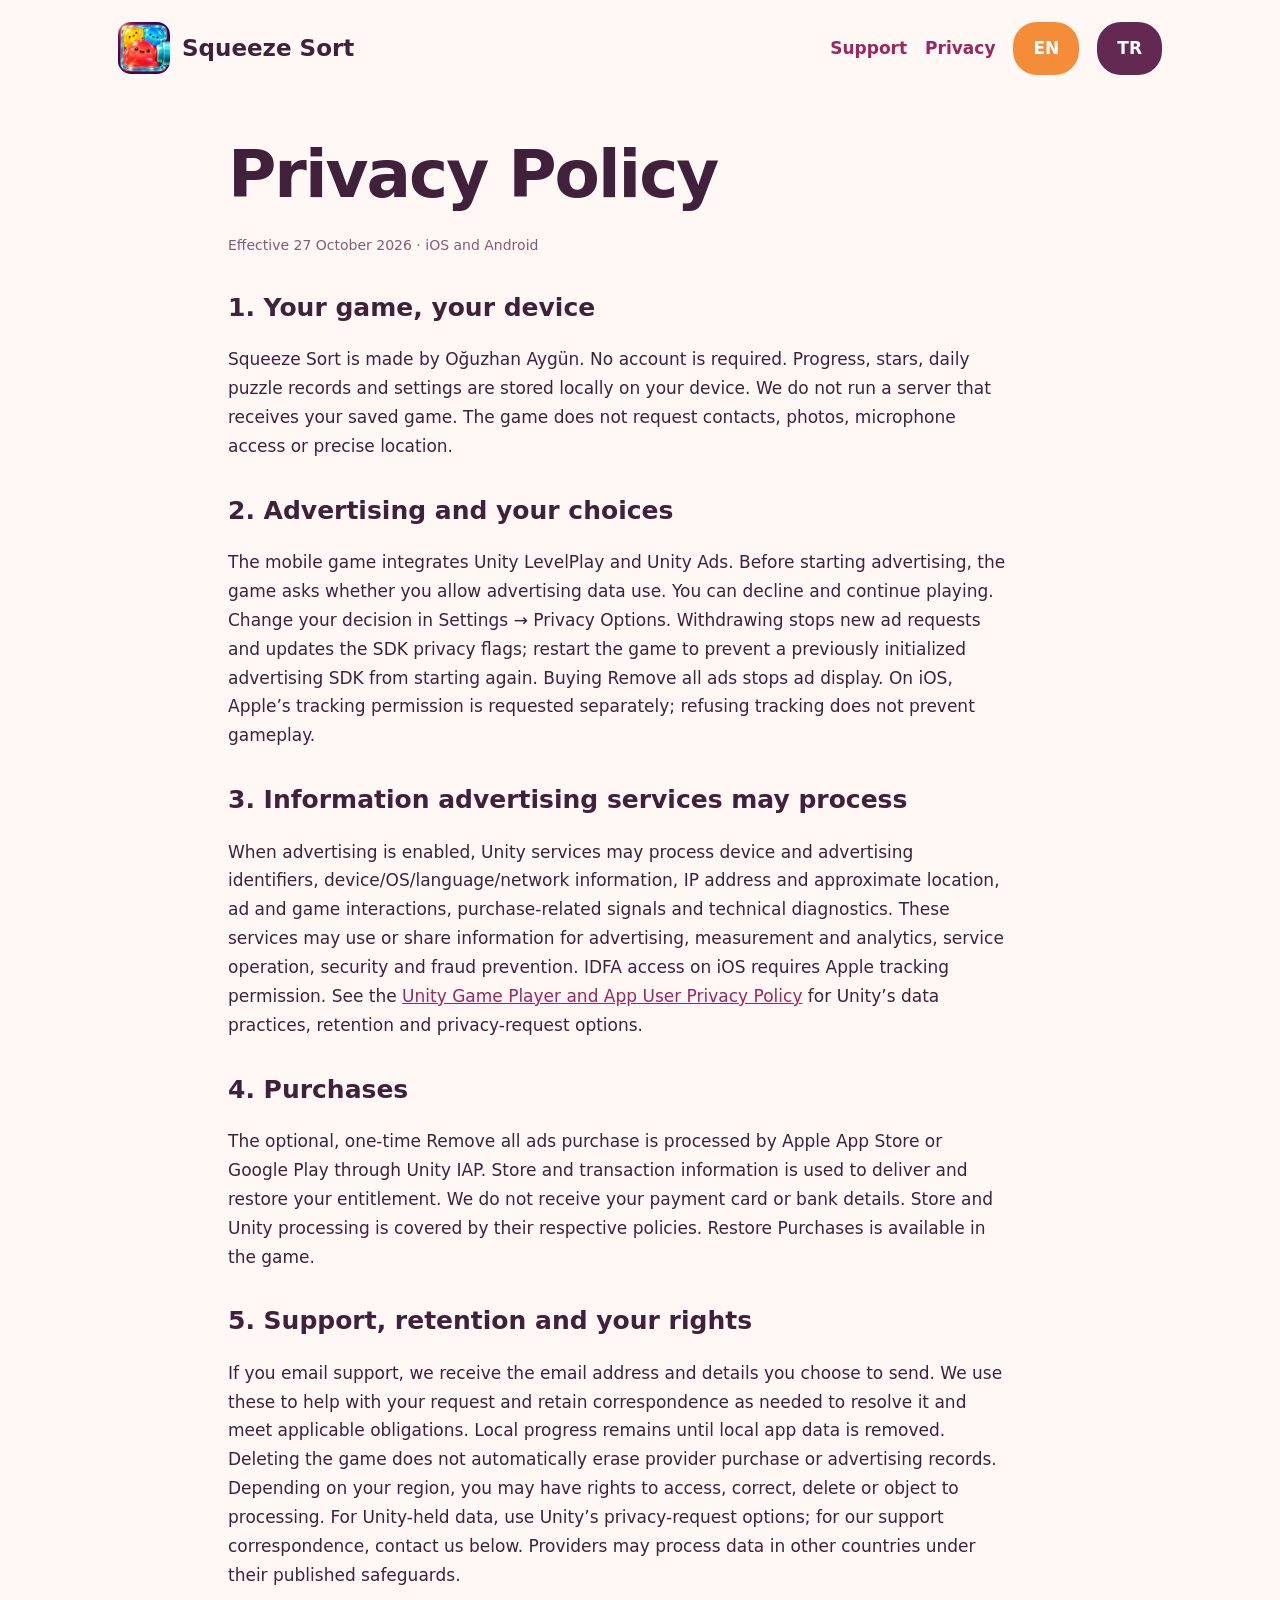
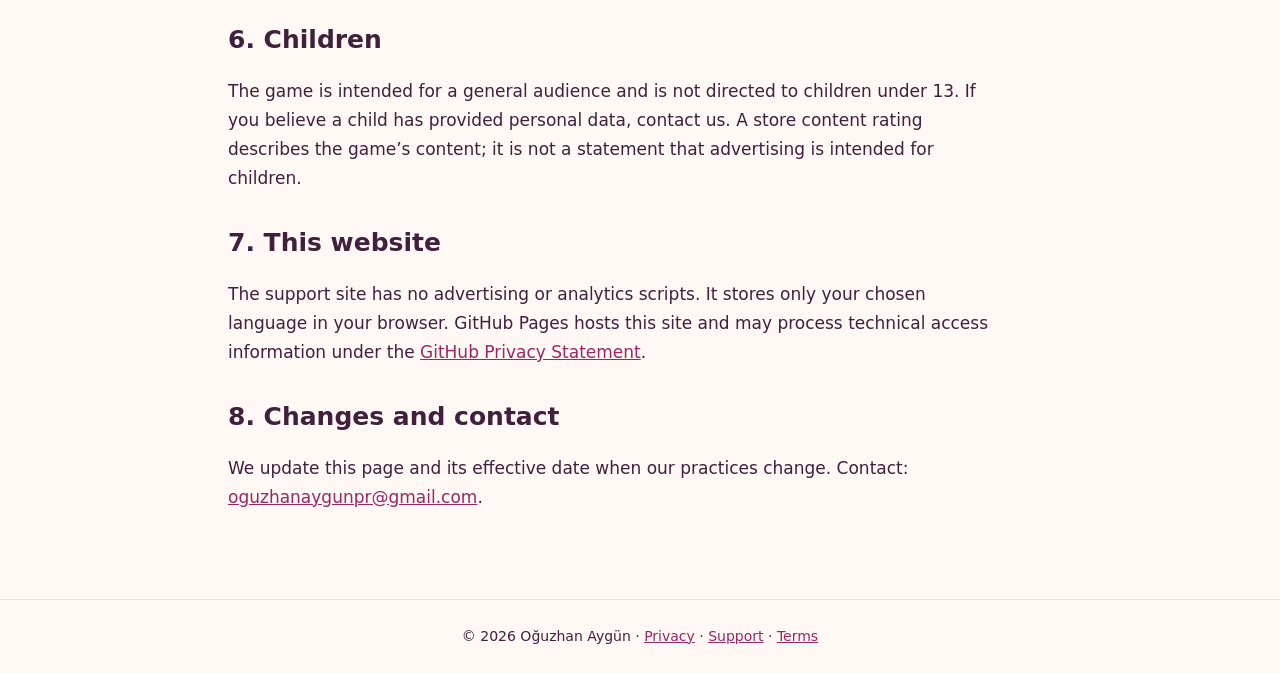
==== privacy.html @ 9043be11 "Publish Squeeze Sort bilingual support and privacy site" ====
<!doctype html><html lang="en"><head><meta charset="utf-8"><meta name="viewport" content="width=device-width,initial-scale=1"><meta name="description" content="Squeeze Sort — candy jelly puzzles. Official support and privacy information."><title>Privacy / Gizlilik · Squeeze Sort</title><link rel="icon" href="img/icon.png"><link rel="stylesheet" href="style.css"><script src="lang.js" defer></script></head><body><header><a class="brand" href="index.html"><img src="img/icon.png" alt="" width="52" height="52">Squeeze Sort</a><nav aria-label="Main"><a href="support.html"><span data-lang="en">Support</span><span data-lang="tr">Destek</span></a><a href="privacy.html"><span data-lang="en">Privacy</span><span data-lang="tr">Gizlilik</span></a><button type="button" data-set-lang="en" lang="en" aria-label="English">EN</button><button type="button" data-set-lang="tr" lang="tr" aria-label="Türkçe">TR</button></nav></header><main><h1><span data-lang="en">Privacy Policy</span><span data-lang="tr">Gizlilik Politikası</span></h1><p class="date"><span data-lang="en">Effective 27 October 2026 · iOS and Android</span><span data-lang="tr">Yürürlük: 27 Ekim 2026 · iOS ve Android</span></p><div data-lang="en"><h2>1. Your game, your device</h2><p>Squeeze Sort is made by Oğuzhan Aygün. No account is required. Progress, stars, daily puzzle records and settings are stored locally on your device. We do not run a server that receives your saved game. The game does not request contacts, photos, microphone access or precise location.</p><h2>2. Advertising and your choices</h2><p>The mobile game integrates Unity LevelPlay and Unity Ads. Before starting advertising, the game asks whether you allow advertising data use. You can decline and continue playing. Change your decision in Settings → Privacy Options. Withdrawing stops new ad requests and updates the SDK privacy flags; restart the game to prevent a previously initialized advertising SDK from starting again. Buying Remove all ads stops ad display. On iOS, Apple’s tracking permission is requested separately; refusing tracking does not prevent gameplay.</p><h2>3. Information advertising services may process</h2><p>When advertising is enabled, Unity services may process device and advertising identifiers, device/OS/language/network information, IP address and approximate location, ad and game interactions, purchase-related signals and technical diagnostics. These services may use or share information for advertising, measurement and analytics, service operation, security and fraud prevention. IDFA access on iOS requires Apple tracking permission. See the <a href="https://unity.com/legal/game-player-and-app-user-privacy-policy">Unity Game Player and App User Privacy Policy</a> for Unity’s data practices, retention and privacy-request options.</p><h2>4. Purchases</h2><p>The optional, one-time Remove all ads purchase is processed by Apple App Store or Google Play through Unity IAP. Store and transaction information is used to deliver and restore your entitlement. We do not receive your payment card or bank details. Store and Unity processing is covered by their respective policies. Restore Purchases is available in the game.</p><h2>5. Support, retention and your rights</h2><p>If you email support, we receive the email address and details you choose to send. We use these to help with your request and retain correspondence as needed to resolve it and meet applicable obligations. Local progress remains until local app data is removed. Deleting the game does not automatically erase provider purchase or advertising records. Depending on your region, you may have rights to access, correct, delete or object to processing. For Unity-held data, use Unity’s privacy-request options; for our support correspondence, contact us below. Providers may process data in other countries under their published safeguards.</p><h2>6. Children</h2><p>The game is intended for a general audience and is not directed to children under 13. If you believe a child has provided personal data, contact us. A store content rating describes the game’s content; it is not a statement that advertising is intended for children.</p><h2>7. This website</h2><p>The support site has no advertising or analytics scripts. It stores only your chosen language in your browser. GitHub Pages hosts this site and may process technical access information under the <a href="https://docs.github.com/en/site-policy/privacy-policies/github-general-privacy-statement">GitHub Privacy Statement</a>.</p><h2>8. Changes and contact</h2><p>We update this page and its effective date when our practices change. Contact: <a class="mail" href="mailto:oguzhanaygunpr@gmail.com?subject=Squeeze%20Sort%20Privacy">oguzhanaygunpr@gmail.com</a>.</p></div><div data-lang="tr"><h2>1. Oyunun ve cihazın</h2><p>Squeeze Sort, Oğuzhan Aygün tarafından geliştirilmiştir. Hesap gerekmez. İlerleme, yıldızlar, günlük bulmaca kayıtları ve ayarlar cihazında yerel olarak saklanır. Oyun kaydını alan bir sunucumuz yoktur. Oyun kişilere, fotoğraflara, mikrofona veya kesin konuma erişim istemez.</p><h2>2. Reklamlar ve tercihlerin</h2><p>Mobil oyunda Unity LevelPlay ve Unity Ads bulunur. Reklamlar başlatılmadan önce reklam amaçlı veri kullanımına izin verip vermediğin sorulur. Reddedip oynamaya devam edebilirsin. Ayarlar → Gizlilik Seçenekleri bölümünden kararını değiştirebilirsin. İznini geri çekmek yeni reklam isteklerini durdurur ve SDK gizlilik ayarlarını günceller; daha önce başlatılmış reklam SDK’sının tekrar başlamaması için oyunu yeniden aç. Reklamları Kaldır satın alımı reklam gösterimini durdurur. iOS’ta Apple’ın izleme izni ayrıca sorulur; izlemeyi reddetmek oyunu engellemez.</p><h2>3. Reklam hizmetlerinin işleyebileceği bilgiler</h2><p>Reklamlar açıkken Unity hizmetleri cihaz ve reklam kimliklerini, cihaz/işletim sistemi/dil/ağ bilgilerini, IP adresi ve yaklaşık konumu, reklam ve oyun etkileşimlerini, satın alma ile ilgili sinyalleri ve teknik tanı verilerini işleyebilir. Bu bilgiler reklam, ölçüm ve analiz, hizmetin işletilmesi, güvenlik ve dolandırıcılığı önleme için kullanılabilir veya paylaşılabilir. iOS’ta IDFA erişimi Apple izleme iznine bağlıdır. Veri uygulamaları, saklama süreleri ve gizlilik talepleri için <a href="https://unity.com/legal/game-player-and-app-user-privacy-policy">Unity Oyuncu ve Uygulama Kullanıcısı Gizlilik Politikası</a>na bakabilirsin.</p><h2>4. Satın alımlar</h2><p>İsteğe bağlı ve tek seferlik Reklamları Kaldır satın alımı, Unity IAP üzerinden Apple App Store veya Google Play tarafından işlenir. Mağaza ve işlem bilgileri hakkını vermek ve geri yüklemek için kullanılır. Kart veya banka bilgilerini almayız. Mağaza ve Unity işlemleri kendi politikalarına tabidir. Oyunda Satın Alımları Geri Yükle seçeneği vardır.</p><h2>5. Destek, saklama ve hakların</h2><p>Desteğe e-posta gönderirsen e-posta adresin ve paylaşmayı seçtiğin bilgileri alırız. Bunları talebini yanıtlamak için kullanır, talebi çözmek ve geçerli yükümlülükleri karşılamak için gereken süreyle saklarız. Yerel ilerleme, uygulama verileri silinene kadar cihazında kalır. Oyunu silmek, sağlayıcıların satın alma veya reklam kayıtlarını otomatik silmez. Bulunduğun yere göre erişim, düzeltme, silme veya itiraz hakların olabilir. Unity’nin tuttuğu veriler için kendi gizlilik talebi araçlarını, destek yazışmalarımız için aşağıdaki iletişim adresini kullanabilirsin. Sağlayıcılar, yayımladıkları güvenceler kapsamında verileri başka ülkelerde işleyebilir.</p><h2>6. Çocuklar</h2><p>Oyun genel kitle içindir; 13 yaş altındaki çocuklara yönelik değildir. Bir çocuğun kişisel veri sağladığını düşünüyorsan bize ulaş. Mağaza yaş derecelendirmesi oyun içeriğini tanımlar; reklamların çocuklara yönelik olduğu anlamına gelmez.</p><h2>7. Bu web sitesi</h2><p>Destek sitesinde reklam veya analiz betiği yoktur. Tarayıcıda yalnızca dil tercihin saklanır. Siteyi barındıran GitHub Pages teknik erişim bilgilerini <a href="https://docs.github.com/en/site-policy/privacy-policies/github-general-privacy-statement">GitHub Gizlilik Bildirimi</a> kapsamında işleyebilir.</p><h2>8. Değişiklikler ve iletişim</h2><p>Uygulamalarımız değiştiğinde bu sayfayı ve yürürlük tarihini güncelleriz. İletişim: <a class="mail" href="mailto:oguzhanaygunpr@gmail.com?subject=Squeeze%20Sort%20Gizlilik">oguzhanaygunpr@gmail.com</a>.</p></div></main><footer>© 2026 Oğuzhan Aygün · <a href="privacy.html"><span data-lang="en">Privacy</span><span data-lang="tr">Gizlilik</span></a> · <a href="support.html"><span data-lang="en">Support</span><span data-lang="tr">Destek</span></a> · <a href="terms.html"><span data-lang="en">Terms</span><span data-lang="tr">Koşullar</span></a></footer></body></html>
---- style.css ----
*{box-sizing:border-box}html{scroll-behavior:smooth}body{margin:0;background:#fff8f4;color:#41203b;font:17px/1.7 ui-rounded,system-ui,sans-serif}a{color:#9c265f}a:hover{text-decoration:underline}header{max-width:1100px;margin:auto;padding:22px 28px;display:flex;align-items:center;justify-content:space-between;gap:18px;flex-wrap:wrap}.brand{display:flex;gap:12px;align-items:center;color:#41203b;text-decoration:none;font-size:23px;font-weight:900}.brand img{width:52px;border-radius:13px}nav{display:flex;gap:18px;align-items:center;flex-wrap:wrap}nav a{text-decoration:none;font-weight:700}button,.button{border:0;border-radius:24px;padding:12px 20px;cursor:pointer;background:#642952;color:white;font:inherit;font-weight:750;text-decoration:none;display:inline-block}button[aria-pressed=true]{background:#f48c38}main{max-width:880px;margin:auto;padding:30px 28px 70px}h1{font-size:clamp(36px,7vw,66px);line-height:1.08;letter-spacing:-2px;margin:12px 0 24px}h2{font-size:25px;line-height:1.3;margin-top:34px}p{max-width:72ch}.hero{max-width:1100px;display:grid;grid-template-columns:1.1fr .9fr;align-items:center;gap:55px;padding-top:38px}.hero-art{width:100%;border-radius:40px;box-shadow:0 25px 65px #6a204d22;transform:rotate(4deg)}.eyebrow{color:#a33669;font-size:13px;letter-spacing:3px;font-weight:900}.lede{font-size:21px}.chips{display:flex;gap:10px;flex-wrap:wrap;margin:25px 0}.chips span{padding:6px 15px;border-radius:30px;background:#fce4ec;font-weight:700}.feature{background:#fff;border:1px solid #f0d9e3;padding:24px;border-radius:24px}.features{display:grid;grid-template-columns:repeat(3,1fr);gap:18px;max-width:1100px;margin:30px auto 60px;padding:0 28px}.features h2{margin:0 0 10px;font-size:21px}.features p{margin:0}.date{color:#865b78;font-size:14px}footer{border-top:1px solid #eddce5;padding:25px;text-align:center;font-size:14px}details{background:white;border:1px solid #eddce5;border-radius:18px;margin:12px 0;padding:18px}summary{cursor:pointer;font-weight:800}html[lang=en] [data-lang=tr],html[lang=tr] [data-lang=en]{display:none}.mail{overflow-wrap:anywhere}@media(max-width:700px){.hero{grid-template-columns:1fr;gap:30px}.hero-art{width:75%;margin:auto;display:block;transform:rotate(2deg)}.features{grid-template-columns:1fr}nav{gap:12px}header{padding:18px 22px}main{padding:25px 22px 50px}}
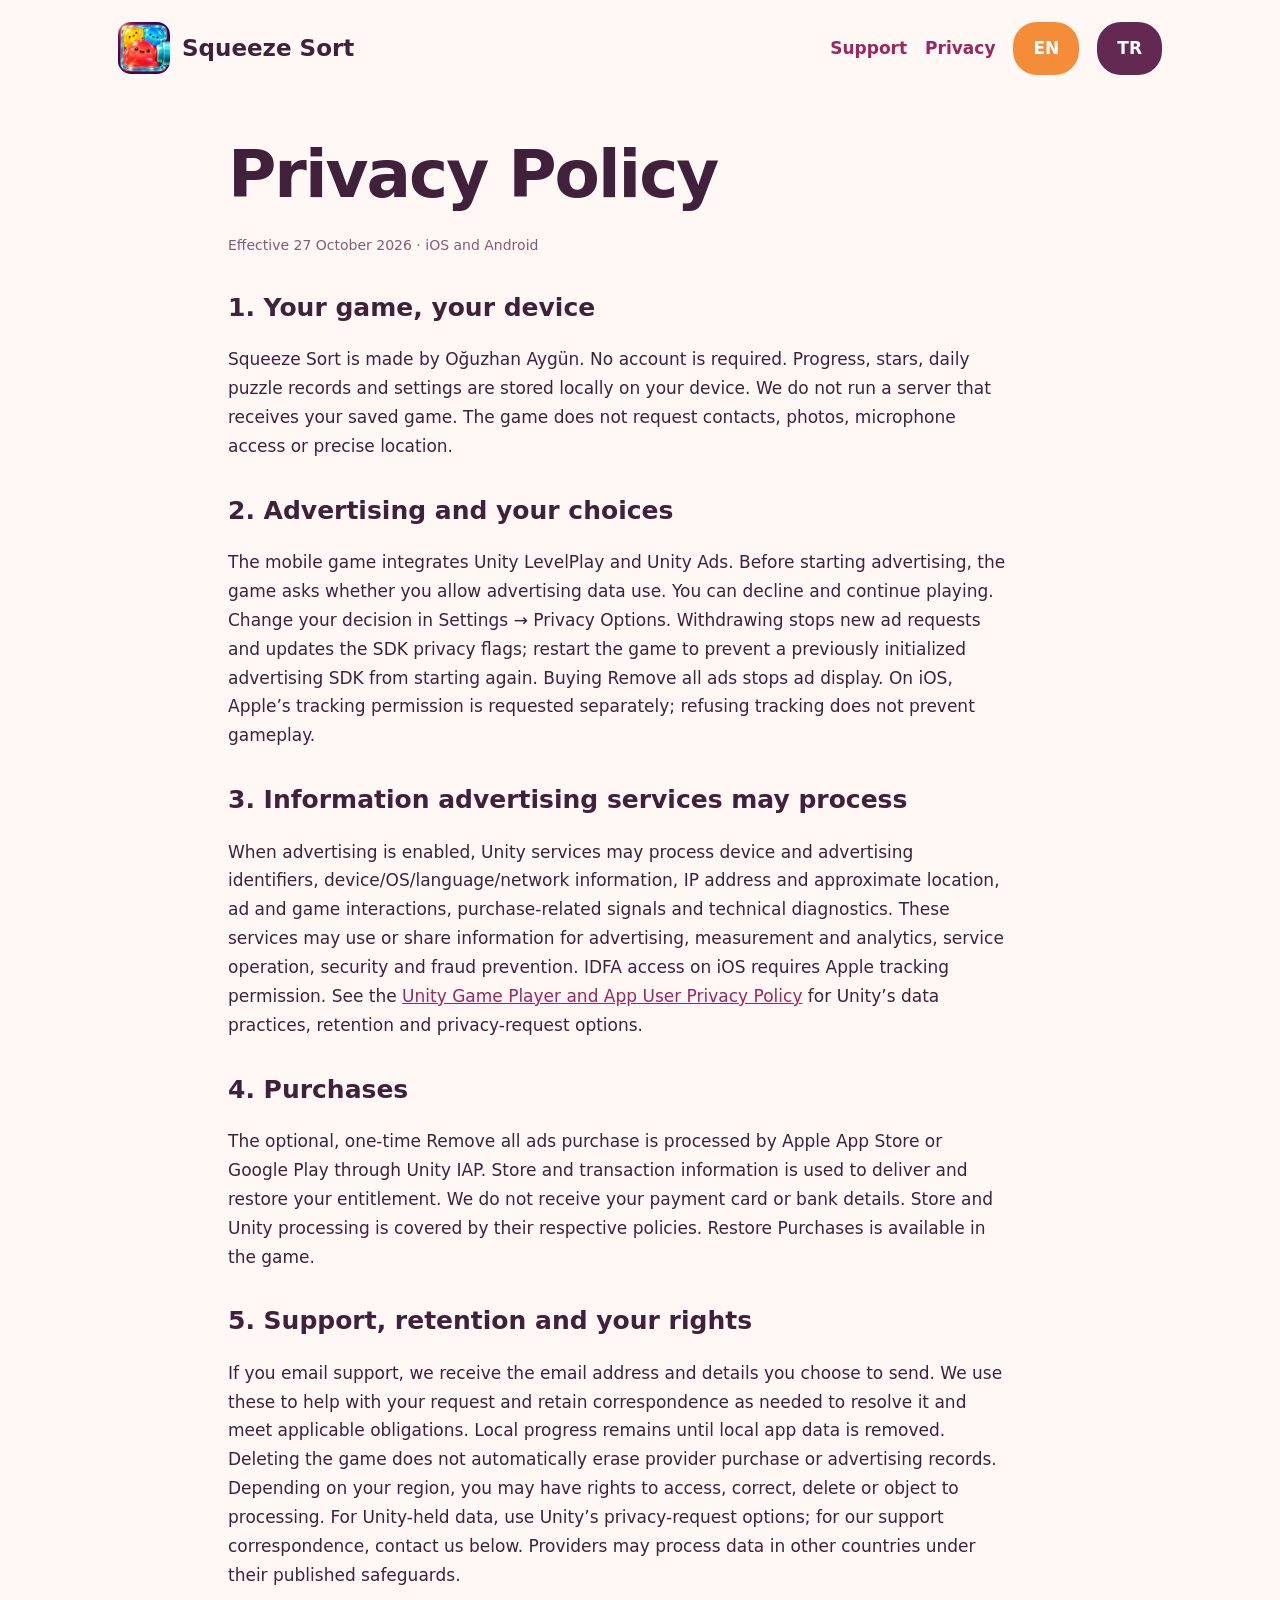
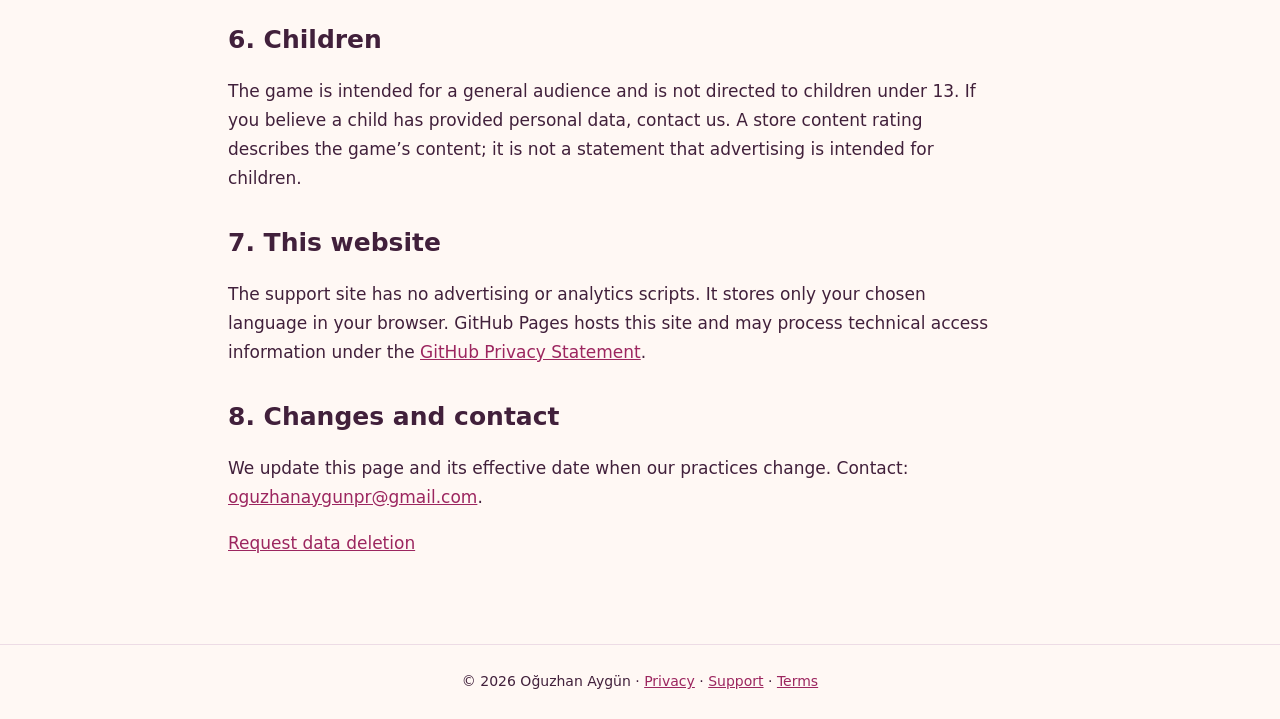
==== commit ca15ec3c: "Add bilingual data deletion request instructions" ====
--- a/privacy.html
+++ b/privacy.html
@@ -1 +1 @@
-<!doctype html><html lang="en"><head><meta charset="utf-8"><meta name="viewport" content="width=device-width,initial-scale=1"><meta name="description" content="Squeeze Sort — candy jelly puzzles. Official support and privacy information."><title>Privacy / Gizlilik · Squeeze Sort</title><link rel="icon" href="img/icon.png"><link rel="stylesheet" href="style.css"><script src="lang.js" defer></script></head><body><header><a class="brand" href="index.html"><img src="img/icon.png" alt="" width="52" height="52">Squeeze Sort</a><nav aria-label="Main"><a href="support.html"><span data-lang="en">Support</span><span data-lang="tr">Destek</span></a><a href="privacy.html"><span data-lang="en">Privacy</span><span data-lang="tr">Gizlilik</span></a><button type="button" data-set-lang="en" lang="en" aria-label="English">EN</button><button type="button" data-set-lang="tr" lang="tr" aria-label="Türkçe">TR</button></nav></header><main><h1><span data-lang="en">Privacy Policy</span><span data-lang="tr">Gizlilik Politikası</span></h1><p class="date"><span data-lang="en">Effective 27 October 2026 · iOS and Android</span><span data-lang="tr">Yürürlük: 27 Ekim 2026 · iOS ve Android</span></p><div data-lang="en"><h2>1. Your game, your device</h2><p>Squeeze Sort is made by Oğuzhan Aygün. No account is required. Progress, stars, daily puzzle records and settings are stored locally on your device. We do not run a server that receives your saved game. The game does not request contacts, photos, microphone access or precise location.</p><h2>2. Advertising and your choices</h2><p>The mobile game integrates Unity LevelPlay and Unity Ads. Before starting advertising, the game asks whether you allow advertising data use. You can decline and continue playing. Change your decision in Settings → Privacy Options. Withdrawing stops new ad requests and updates the SDK privacy flags; restart the game to prevent a previously initialized advertising SDK from starting again. Buying Remove all ads stops ad display. On iOS, Apple’s tracking permission is requested separately; refusing tracking does not prevent gameplay.</p><h2>3. Information advertising services may process</h2><p>When advertising is enabled, Unity services may process device and advertising identifiers, device/OS/language/network information, IP address and approximate location, ad and game interactions, purchase-related signals and technical diagnostics. These services may use or share information for advertising, measurement and analytics, service operation, security and fraud prevention. IDFA access on iOS requires Apple tracking permission. See the <a href="https://unity.com/legal/game-player-and-app-user-privacy-policy">Unity Game Player and App User Privacy Policy</a> for Unity’s data practices, retention and privacy-request options.</p><h2>4. Purchases</h2><p>The optional, one-time Remove all ads purchase is processed by Apple App Store or Google Play through Unity IAP. Store and transaction information is used to deliver and restore your entitlement. We do not receive your payment card or bank details. Store and Unity processing is covered by their respective policies. Restore Purchases is available in the game.</p><h2>5. Support, retention and your rights</h2><p>If you email support, we receive the email address and details you choose to send. We use these to help with your request and retain correspondence as needed to resolve it and meet applicable obligations. Local progress remains until local app data is removed. Deleting the game does not automatically erase provider purchase or advertising records. Depending on your region, you may have rights to access, correct, delete or object to processing. For Unity-held data, use Unity’s privacy-request options; for our support correspondence, contact us below. Providers may process data in other countries under their published safeguards.</p><h2>6. Children</h2><p>The game is intended for a general audience and is not directed to children under 13. If you believe a child has provided personal data, contact us. A store content rating describes the game’s content; it is not a statement that advertising is intended for children.</p><h2>7. This website</h2><p>The support site has no advertising or analytics scripts. It stores only your chosen language in your browser. GitHub Pages hosts this site and may process technical access information under the <a href="https://docs.github.com/en/site-policy/privacy-policies/github-general-privacy-statement">GitHub Privacy Statement</a>.</p><h2>8. Changes and contact</h2><p>We update this page and its effective date when our practices change. Contact: <a class="mail" href="mailto:oguzhanaygunpr@gmail.com?subject=Squeeze%20Sort%20Privacy">oguzhanaygunpr@gmail.com</a>.</p></div><div data-lang="tr"><h2>1. Oyunun ve cihazın</h2><p>Squeeze Sort, Oğuzhan Aygün tarafından geliştirilmiştir. Hesap gerekmez. İlerleme, yıldızlar, günlük bulmaca kayıtları ve ayarlar cihazında yerel olarak saklanır. Oyun kaydını alan bir sunucumuz yoktur. Oyun kişilere, fotoğraflara, mikrofona veya kesin konuma erişim istemez.</p><h2>2. Reklamlar ve tercihlerin</h2><p>Mobil oyunda Unity LevelPlay ve Unity Ads bulunur. Reklamlar başlatılmadan önce reklam amaçlı veri kullanımına izin verip vermediğin sorulur. Reddedip oynamaya devam edebilirsin. Ayarlar → Gizlilik Seçenekleri bölümünden kararını değiştirebilirsin. İznini geri çekmek yeni reklam isteklerini durdurur ve SDK gizlilik ayarlarını günceller; daha önce başlatılmış reklam SDK’sının tekrar başlamaması için oyunu yeniden aç. Reklamları Kaldır satın alımı reklam gösterimini durdurur. iOS’ta Apple’ın izleme izni ayrıca sorulur; izlemeyi reddetmek oyunu engellemez.</p><h2>3. Reklam hizmetlerinin işleyebileceği bilgiler</h2><p>Reklamlar açıkken Unity hizmetleri cihaz ve reklam kimliklerini, cihaz/işletim sistemi/dil/ağ bilgilerini, IP adresi ve yaklaşık konumu, reklam ve oyun etkileşimlerini, satın alma ile ilgili sinyalleri ve teknik tanı verilerini işleyebilir. Bu bilgiler reklam, ölçüm ve analiz, hizmetin işletilmesi, güvenlik ve dolandırıcılığı önleme için kullanılabilir veya paylaşılabilir. iOS’ta IDFA erişimi Apple izleme iznine bağlıdır. Veri uygulamaları, saklama süreleri ve gizlilik talepleri için <a href="https://unity.com/legal/game-player-and-app-user-privacy-policy">Unity Oyuncu ve Uygulama Kullanıcısı Gizlilik Politikası</a>na bakabilirsin.</p><h2>4. Satın alımlar</h2><p>İsteğe bağlı ve tek seferlik Reklamları Kaldır satın alımı, Unity IAP üzerinden Apple App Store veya Google Play tarafından işlenir. Mağaza ve işlem bilgileri hakkını vermek ve geri yüklemek için kullanılır. Kart veya banka bilgilerini almayız. Mağaza ve Unity işlemleri kendi politikalarına tabidir. Oyunda Satın Alımları Geri Yükle seçeneği vardır.</p><h2>5. Destek, saklama ve hakların</h2><p>Desteğe e-posta gönderirsen e-posta adresin ve paylaşmayı seçtiğin bilgileri alırız. Bunları talebini yanıtlamak için kullanır, talebi çözmek ve geçerli yükümlülükleri karşılamak için gereken süreyle saklarız. Yerel ilerleme, uygulama verileri silinene kadar cihazında kalır. Oyunu silmek, sağlayıcıların satın alma veya reklam kayıtlarını otomatik silmez. Bulunduğun yere göre erişim, düzeltme, silme veya itiraz hakların olabilir. Unity’nin tuttuğu veriler için kendi gizlilik talebi araçlarını, destek yazışmalarımız için aşağıdaki iletişim adresini kullanabilirsin. Sağlayıcılar, yayımladıkları güvenceler kapsamında verileri başka ülkelerde işleyebilir.</p><h2>6. Çocuklar</h2><p>Oyun genel kitle içindir; 13 yaş altındaki çocuklara yönelik değildir. Bir çocuğun kişisel veri sağladığını düşünüyorsan bize ulaş. Mağaza yaş derecelendirmesi oyun içeriğini tanımlar; reklamların çocuklara yönelik olduğu anlamına gelmez.</p><h2>7. Bu web sitesi</h2><p>Destek sitesinde reklam veya analiz betiği yoktur. Tarayıcıda yalnızca dil tercihin saklanır. Siteyi barındıran GitHub Pages teknik erişim bilgilerini <a href="https://docs.github.com/en/site-policy/privacy-policies/github-general-privacy-statement">GitHub Gizlilik Bildirimi</a> kapsamında işleyebilir.</p><h2>8. Değişiklikler ve iletişim</h2><p>Uygulamalarımız değiştiğinde bu sayfayı ve yürürlük tarihini güncelleriz. İletişim: <a class="mail" href="mailto:oguzhanaygunpr@gmail.com?subject=Squeeze%20Sort%20Gizlilik">oguzhanaygunpr@gmail.com</a>.</p></div></main><footer>© 2026 Oğuzhan Aygün · <a href="privacy.html"><span data-lang="en">Privacy</span><span data-lang="tr">Gizlilik</span></a> · <a href="support.html"><span data-lang="en">Support</span><span data-lang="tr">Destek</span></a> · <a href="terms.html"><span data-lang="en">Terms</span><span data-lang="tr">Koşullar</span></a></footer></body></html>+<!doctype html><html lang="en"><head><meta charset="utf-8"><meta name="viewport" content="width=device-width,initial-scale=1"><meta name="description" content="Squeeze Sort — candy jelly puzzles. Official support and privacy information."><title>Privacy / Gizlilik · Squeeze Sort</title><link rel="icon" href="img/icon.png"><link rel="stylesheet" href="style.css"><script src="lang.js" defer></script></head><body><header><a class="brand" href="index.html"><img src="img/icon.png" alt="" width="52" height="52">Squeeze Sort</a><nav aria-label="Main"><a href="support.html"><span data-lang="en">Support</span><span data-lang="tr">Destek</span></a><a href="privacy.html"><span data-lang="en">Privacy</span><span data-lang="tr">Gizlilik</span></a><button type="button" data-set-lang="en" lang="en" aria-label="English">EN</button><button type="button" data-set-lang="tr" lang="tr" aria-label="Türkçe">TR</button></nav></header><main><h1><span data-lang="en">Privacy Policy</span><span data-lang="tr">Gizlilik Politikası</span></h1><p class="date"><span data-lang="en">Effective 27 October 2026 · iOS and Android</span><span data-lang="tr">Yürürlük: 27 Ekim 2026 · iOS ve Android</span></p><div data-lang="en"><h2>1. Your game, your device</h2><p>Squeeze Sort is made by Oğuzhan Aygün. No account is required. Progress, stars, daily puzzle records and settings are stored locally on your device. We do not run a server that receives your saved game. The game does not request contacts, photos, microphone access or precise location.</p><h2>2. Advertising and your choices</h2><p>The mobile game integrates Unity LevelPlay and Unity Ads. Before starting advertising, the game asks whether you allow advertising data use. You can decline and continue playing. Change your decision in Settings → Privacy Options. Withdrawing stops new ad requests and updates the SDK privacy flags; restart the game to prevent a previously initialized advertising SDK from starting again. Buying Remove all ads stops ad display. On iOS, Apple’s tracking permission is requested separately; refusing tracking does not prevent gameplay.</p><h2>3. Information advertising services may process</h2><p>When advertising is enabled, Unity services may process device and advertising identifiers, device/OS/language/network information, IP address and approximate location, ad and game interactions, purchase-related signals and technical diagnostics. These services may use or share information for advertising, measurement and analytics, service operation, security and fraud prevention. IDFA access on iOS requires Apple tracking permission. See the <a href="https://unity.com/legal/game-player-and-app-user-privacy-policy">Unity Game Player and App User Privacy Policy</a> for Unity’s data practices, retention and privacy-request options.</p><h2>4. Purchases</h2><p>The optional, one-time Remove all ads purchase is processed by Apple App Store or Google Play through Unity IAP. Store and transaction information is used to deliver and restore your entitlement. We do not receive your payment card or bank details. Store and Unity processing is covered by their respective policies. Restore Purchases is available in the game.</p><h2>5. Support, retention and your rights</h2><p>If you email support, we receive the email address and details you choose to send. We use these to help with your request and retain correspondence as needed to resolve it and meet applicable obligations. Local progress remains until local app data is removed. Deleting the game does not automatically erase provider purchase or advertising records. Depending on your region, you may have rights to access, correct, delete or object to processing. For Unity-held data, use Unity’s privacy-request options; for our support correspondence, contact us below. Providers may process data in other countries under their published safeguards.</p><h2>6. Children</h2><p>The game is intended for a general audience and is not directed to children under 13. If you believe a child has provided personal data, contact us. A store content rating describes the game’s content; it is not a statement that advertising is intended for children.</p><h2>7. This website</h2><p>The support site has no advertising or analytics scripts. It stores only your chosen language in your browser. GitHub Pages hosts this site and may process technical access information under the <a href="https://docs.github.com/en/site-policy/privacy-policies/github-general-privacy-statement">GitHub Privacy Statement</a>.</p><h2>8. Changes and contact</h2><p>We update this page and its effective date when our practices change. Contact: <a class="mail" href="mailto:oguzhanaygunpr@gmail.com?subject=Squeeze%20Sort%20Privacy">oguzhanaygunpr@gmail.com</a>.</p></div><div data-lang="tr"><h2>1. Oyunun ve cihazın</h2><p>Squeeze Sort, Oğuzhan Aygün tarafından geliştirilmiştir. Hesap gerekmez. İlerleme, yıldızlar, günlük bulmaca kayıtları ve ayarlar cihazında yerel olarak saklanır. Oyun kaydını alan bir sunucumuz yoktur. Oyun kişilere, fotoğraflara, mikrofona veya kesin konuma erişim istemez.</p><h2>2. Reklamlar ve tercihlerin</h2><p>Mobil oyunda Unity LevelPlay ve Unity Ads bulunur. Reklamlar başlatılmadan önce reklam amaçlı veri kullanımına izin verip vermediğin sorulur. Reddedip oynamaya devam edebilirsin. Ayarlar → Gizlilik Seçenekleri bölümünden kararını değiştirebilirsin. İznini geri çekmek yeni reklam isteklerini durdurur ve SDK gizlilik ayarlarını günceller; daha önce başlatılmış reklam SDK’sının tekrar başlamaması için oyunu yeniden aç. Reklamları Kaldır satın alımı reklam gösterimini durdurur. iOS’ta Apple’ın izleme izni ayrıca sorulur; izlemeyi reddetmek oyunu engellemez.</p><h2>3. Reklam hizmetlerinin işleyebileceği bilgiler</h2><p>Reklamlar açıkken Unity hizmetleri cihaz ve reklam kimliklerini, cihaz/işletim sistemi/dil/ağ bilgilerini, IP adresi ve yaklaşık konumu, reklam ve oyun etkileşimlerini, satın alma ile ilgili sinyalleri ve teknik tanı verilerini işleyebilir. Bu bilgiler reklam, ölçüm ve analiz, hizmetin işletilmesi, güvenlik ve dolandırıcılığı önleme için kullanılabilir veya paylaşılabilir. iOS’ta IDFA erişimi Apple izleme iznine bağlıdır. Veri uygulamaları, saklama süreleri ve gizlilik talepleri için <a href="https://unity.com/legal/game-player-and-app-user-privacy-policy">Unity Oyuncu ve Uygulama Kullanıcısı Gizlilik Politikası</a>na bakabilirsin.</p><h2>4. Satın alımlar</h2><p>İsteğe bağlı ve tek seferlik Reklamları Kaldır satın alımı, Unity IAP üzerinden Apple App Store veya Google Play tarafından işlenir. Mağaza ve işlem bilgileri hakkını vermek ve geri yüklemek için kullanılır. Kart veya banka bilgilerini almayız. Mağaza ve Unity işlemleri kendi politikalarına tabidir. Oyunda Satın Alımları Geri Yükle seçeneği vardır.</p><h2>5. Destek, saklama ve hakların</h2><p>Desteğe e-posta gönderirsen e-posta adresin ve paylaşmayı seçtiğin bilgileri alırız. Bunları talebini yanıtlamak için kullanır, talebi çözmek ve geçerli yükümlülükleri karşılamak için gereken süreyle saklarız. Yerel ilerleme, uygulama verileri silinene kadar cihazında kalır. Oyunu silmek, sağlayıcıların satın alma veya reklam kayıtlarını otomatik silmez. Bulunduğun yere göre erişim, düzeltme, silme veya itiraz hakların olabilir. Unity’nin tuttuğu veriler için kendi gizlilik talebi araçlarını, destek yazışmalarımız için aşağıdaki iletişim adresini kullanabilirsin. Sağlayıcılar, yayımladıkları güvenceler kapsamında verileri başka ülkelerde işleyebilir.</p><h2>6. Çocuklar</h2><p>Oyun genel kitle içindir; 13 yaş altındaki çocuklara yönelik değildir. Bir çocuğun kişisel veri sağladığını düşünüyorsan bize ulaş. Mağaza yaş derecelendirmesi oyun içeriğini tanımlar; reklamların çocuklara yönelik olduğu anlamına gelmez.</p><h2>7. Bu web sitesi</h2><p>Destek sitesinde reklam veya analiz betiği yoktur. Tarayıcıda yalnızca dil tercihin saklanır. Siteyi barındıran GitHub Pages teknik erişim bilgilerini <a href="https://docs.github.com/en/site-policy/privacy-policies/github-general-privacy-statement">GitHub Gizlilik Bildirimi</a> kapsamında işleyebilir.</p><h2>8. Değişiklikler ve iletişim</h2><p>Uygulamalarımız değiştiğinde bu sayfayı ve yürürlük tarihini güncelleriz. İletişim: <a class="mail" href="mailto:oguzhanaygunpr@gmail.com?subject=Squeeze%20Sort%20Gizlilik">oguzhanaygunpr@gmail.com</a>.</p></div><p><a href="delete-data.html"><span data-lang="en">Request data deletion</span><span data-lang="tr">Veri silme talebi</span></a></p></main><footer>© 2026 Oğuzhan Aygün · <a href="privacy.html"><span data-lang="en">Privacy</span><span data-lang="tr">Gizlilik</span></a> · <a href="support.html"><span data-lang="en">Support</span><span data-lang="tr">Destek</span></a> · <a href="terms.html"><span data-lang="en">Terms</span><span data-lang="tr">Koşullar</span></a></footer></body></html>
